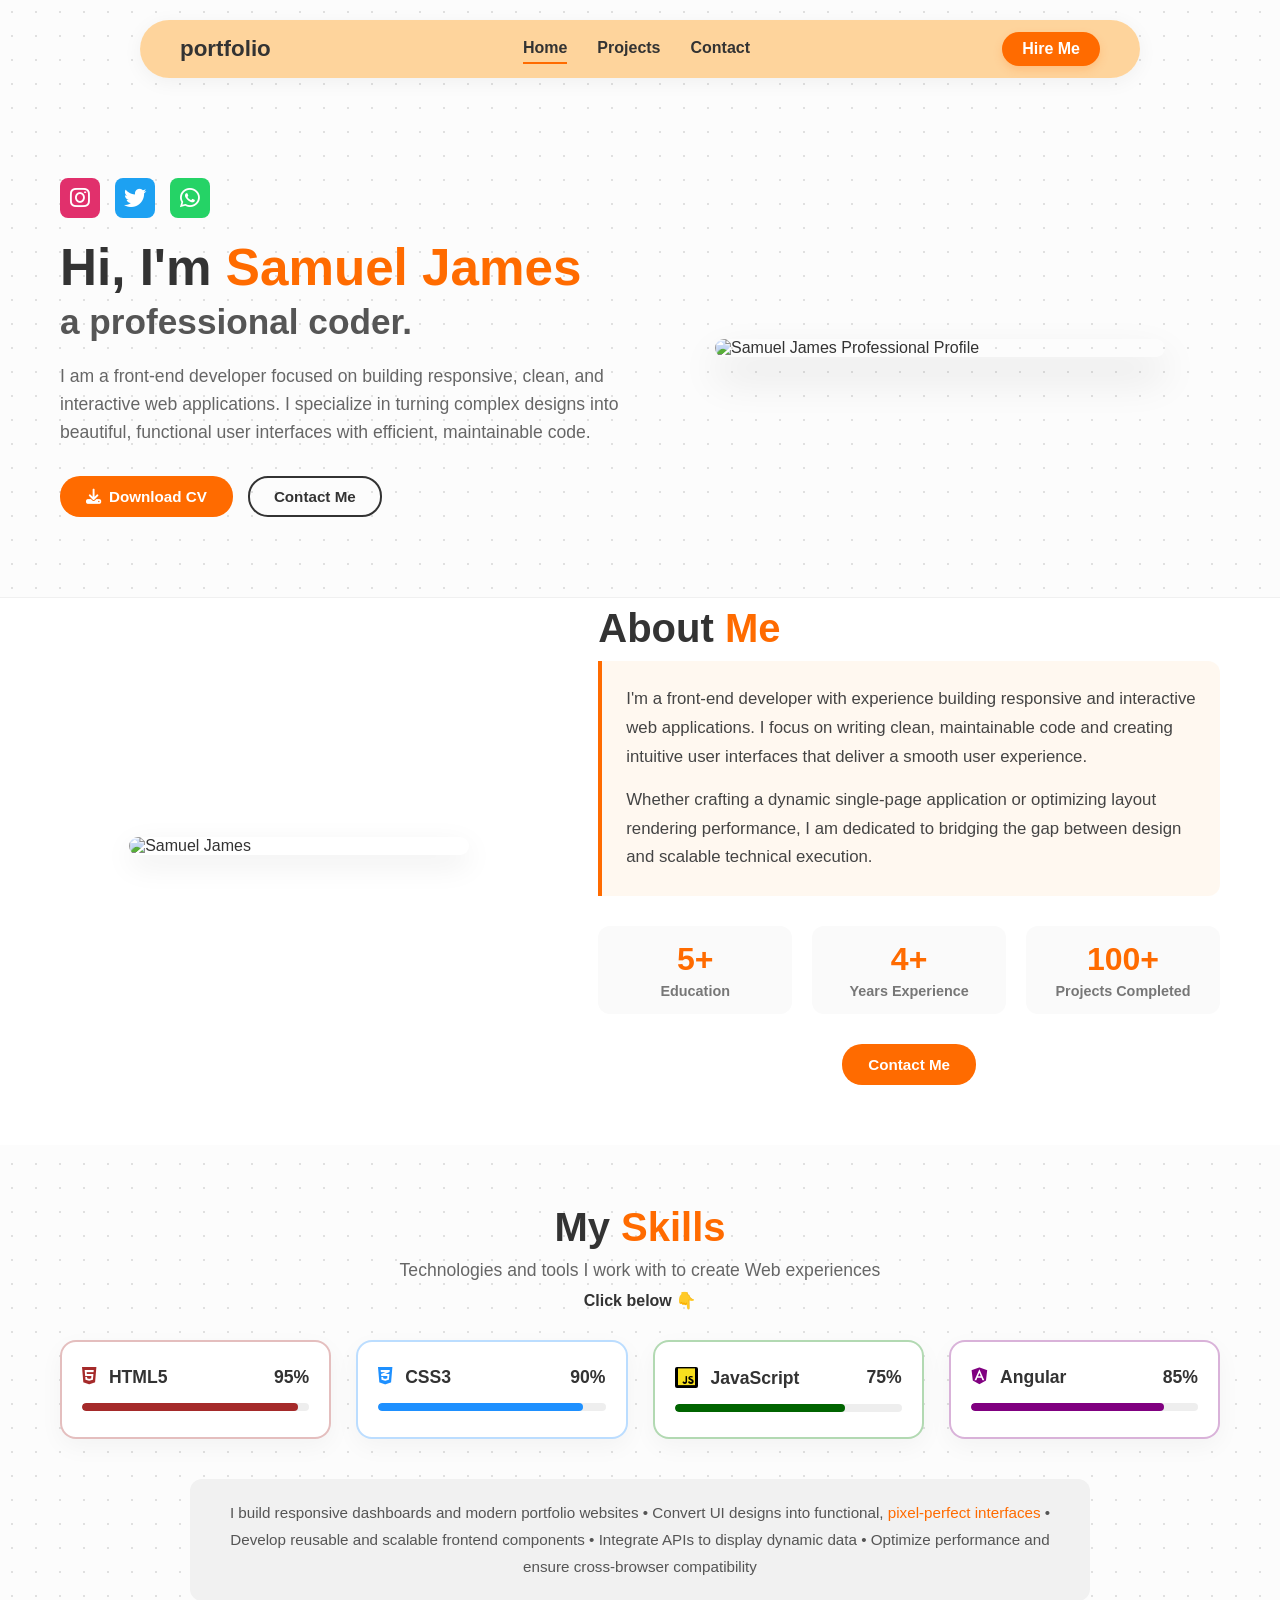
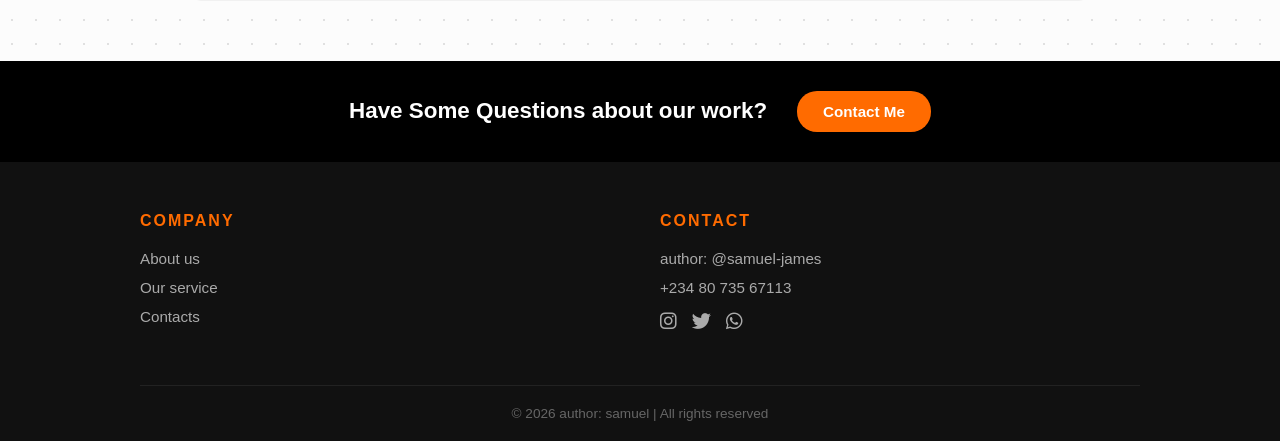
==== index.html @ c81872c0 "Add files via upload" ====
<!doctype html>
<html lang="en">
  <head>
    <meta charset="UTF-8" />
    <meta name="viewport" content="width=device-width, initial-scale=1.0" />
    <title>Samuel James | Portfolio</title>
    <link
      rel="stylesheet"
      href="https://cdnjs.cloudflare.com/ajax/libs/font-awesome/6.4.0/css/all.min.css"
    />
    <link rel="stylesheet" href="style.css" />
  </head>
  <body>
    <header class="navbar-container">
      <nav class="navbar">
        <div class="logo">portfolio</div>
        <div class="nav-links">
          <a href="#" class="active">Home</a>
          <a href="#">Projects</a>
          <a href="contact.html">Contact</a>
        </div>
        <a href="contact.html" class="btn-hire">Hire Me</a>
      </nav>
    </header>

    <section class="hero">
      <div class="hero-content">
        <div class="social-icons">
          <a href="#" class="icon instagram"
            ><i class="fab fa-instagram"></i
          ></a>
          <a href="#" class="icon twitter"><i class="fab fa-twitter"></i></a>
          <a href="https://wa.me/2348073567113" class="icon whatsapp"
            ><i class="fab fa-whatsapp"></i
          ></a>
        </div>
        <h1>Hi, I'm <span class="highlight">Samuel James</span></h1>
        <h2>a professional coder.</h2>
        <p class="hero-text">
          I am a front-end developer focused on building responsive, clean, and
          interactive web applications. I specialize in turning complex designs
          into beautiful, functional user interfaces with efficient,
          maintainable code.
        </p>
        <div class="hero-buttons">
          <a href="#" class="btn btn-primary"
            ><i class="fas fa-download"></i> Download CV</a
          >
          <a href="contact.html" class="btn btn-secondary">Contact Me</a>
        </div>
      </div>
      <div class="hero-image">
        <img src="./images/image.jpg" alt="Samuel James Professional Profile" />
      </div>
    </section>

    <section class="about">
      <div class="about-container">
        <div class="about-image">
          <img src="./images/image.jpg" alt="Samuel James" />
        </div>
        <div class="about-content">
          <h2 class="section-title">About <span class="highlight">Me</span></h2>
          <div class="about-text-block">
            <p>
              I'm a front-end developer with experience building responsive and
              interactive web applications. I focus on writing clean,
              maintainable code and creating intuitive user interfaces that
              deliver a smooth user experience.
            </p>
            <p>
              Whether crafting a dynamic single-page application or optimizing
              layout rendering performance, I am dedicated to bridging the gap
              between design and scalable technical execution.
            </p>
          </div>

          <div class="stats-grid">
            <div class="stat-card">
              <h3>5+</h3>
              <p>Education</p>
            </div>
            <div class="stat-card">
              <h3>4+</h3>
              <p>Years Experience</p>
            </div>
            <div class="stat-card">
              <h3>100+</h3>
              <p>Projects Completed</p>
            </div>
          </div>
          <div class="about-action">
            <a href="contact.html" class="btn btn-primary">Contact Me</a>
          </div>
        </div>
      </div>
    </section>

    <section class="skills">
      <h2 class="section-title">My <span class="highlight">Skills</span></h2>
      <p class="section-subtitle">
        Technologies and tools I work with to create Web experiences
      </p>
      <p class="scroll-prompt">Click below <span class="arrow">👇</span></p>

      <div class="skills-grid">
        <div class="skill-card html-card">
          <div class="skill-info">
            <span class="skill-name"><i class="fab fa-html5"></i> HTML5</span>
            <span class="skill-percentage">95%</span>
          </div>
          <div class="progress-bar">
            <div class="progress" style="width: 95%"></div>
          </div>
        </div>

        <div class="skill-card css-card">
          <div class="skill-info">
            <span class="skill-name"><i class="fab fa-css3-alt"></i> CSS3</span>
            <span class="skill-percentage">90%</span>
          </div>
          <div class="progress-bar">
            <div class="progress" style="width: 90%"></div>
          </div>
        </div>

        <div class="skill-card js-card">
          <div class="skill-info">
            <span class="skill-name"><i class="fab fa-js"></i> JavaScript</span>
            <span class="skill-percentage">75%</span>
          </div>
          <div class="progress-bar">
            <div class="progress" style="width: 75%"></div>
          </div>
        </div>

        <div class="skill-card angular-card">
          <div class="skill-info">
            <span class="skill-name"
              ><i class="fab fa-angular"></i> Angular</span
            >
            <span class="skill-percentage">85%</span>
          </div>
          <div class="progress-bar">
            <div class="progress" style="width: 85%"></div>
          </div>
        </div>
      </div>

      <p class="skills-footer-text">
        I build responsive dashboards and modern portfolio websites • Convert UI
        designs into functional,
        <span class="highlight">pixel-perfect interfaces</span> • Develop
        reusable and scalable frontend components • Integrate APIs to display
        dynamic data • Optimize performance and ensure cross-browser
        compatibility
      </p>
    </section>

    <div class="cta-banner">
      <h3>Have Some Questions about our work?</h3>
      <a href="contact.html" class="btn btn-primary">Contact Me</a>
    </div>

    <footer class="footer">
      <div class="footer-content">
        <div class="footer-column">
          <h4>COMPANY</h4>
          <a href="#">About us</a>
          <a href="#">Our service</a>
          <a href="#">Contacts</a>
        </div>
        <div class="footer-column">
          <h4>CONTACT</h4>
          <p>author: @samuel-james</p>
          <p>+234 80 735 67113</p>
          <div class="footer-socials">
            <a href="#"><i class="fab fa-instagram"></i></a>
            <a href="#"><i class="fab fa-twitter"></i></a>
            <a href="https://wa.me/2348073567113"
              ><i class="fab fa-whatsapp"></i
            ></a>
          </div>
        </div>
      </div>
      <div class="footer-bottom">
        <p>&copy; 2026 author: samuel | All rights reserved</p>
      </div>
    </footer>
  </body>
</html>
---- style.css ----
* {
    margin: 0;
    padding: 0;
    box-sizing: border-box;
    font-family: 'Segoe UI', Tahoma, Geneva, Verdana, sans-serif;
}

body {
    background-color: #fcfcfc;
    color: #333333;
    overflow-x: hidden;
    /* Clean implementation of your background pattern layout */
    background-image: radial-gradient(#e0e0e0 1px, transparent 1px);
    background-size: 24px 24px;
}

a {
    text-decoration: none;
    color: inherit;
}

.highlight {
    color: #ff6b00;
}


.btn {
    display: inline-flex;
    align-items: center;
    gap: 8px;
    padding: 10px 24px;
    border-radius: 20px;
    font-weight: 600;
    font-size: 0.95rem;
    transition: all 0.3s ease;
    border: 2px solid transparent;
}

.btn-primary {
    background-color: #ff6b00;
    color: #ffffff;
}

.btn-primary:hover {
    background-color: #e05e00;
    transform: translateY(-2px);
}

.btn-secondary {
    background-color: transparent;
    border-color: #333333;
    color: #333333;
}

.btn-secondary:hover {
    background-color: #333333;
    color: #ffffff;
    transform: translateY(-2px);
}

.section-title {
    font-size: 2.5rem;
    font-weight: 700;
    margin-bottom: 10px;
}


.navbar-container {
    width: 100%;
    padding: 20px;
    display: flex;
    justify-content: center;
    position: sticky;
    top: 0;
    z-index: 1000;
}

.navbar {
    background-color: rgba(254, 210, 151, 0.95);
    backdrop-filter: blur(5px);
    width: 90%;
    max-width: 1000px;
    padding: 12px 40px;
    border-radius: 40px;
    display: flex;
    justify-content: space-between;
    align-items: center;
    box-shadow: 0 4px 20px rgba(0, 0, 0, 0.05);
}

.navbar .logo {
    font-weight: 800;
    font-size: 1.4rem;
    text-transform: lowercase;
}

.nav-links {
    display: flex;
    gap: 30px;
}

.nav-links a {
    font-weight: 600;
    color: #333333;
    padding: 5px 0;
    transition: opacity 0.2s;
}

.nav-links a:hover, .nav-links a.active {
    border-bottom: 2px solid #ff6b00;
}

.btn-hire {
    background-color: #ff6b00;
    color: white;
    padding: 8px 20px;
    border-radius: 20px;
    font-weight: bold;
    box-shadow: 0 4px 10px rgba(255, 107, 0, 0.2);
    transition: transform 0.2s;
}

.btn-hire:hover {
    transform: scale(1.05);
}

.hero {
    max-width: 1200px;
    margin: 40px auto;
    padding: 40px 20px;
    display: grid;
    grid-template-columns: 1fr 1fr;
    gap: 40px;
    align-items: center;
}

.social-icons {
    display: flex;
    gap: 15px;
    margin-bottom: 20px;
}

.social-icons .icon {
    font-size: 1.4rem;
    width: 40px;
    height: 40px;
    border-radius: 8px;
    display: flex;
    align-items: center;
    justify-content: center;
    color: white;
    transition: transform 0.2s;
}

.icon.instagram { background: #e1306c; }
.icon.twitter { background: #1da1f2; }
.icon.whatsapp { background: #25d366; }
.social-icons .icon:hover { transform: translateY(-3px); }

.hero h1 { font-size: 3.2rem; font-weight: 800; margin-bottom: 5px; }
.hero h2 { font-size: 2.2rem; font-weight: 600; color: #555555; margin-bottom: 20px; }
.hero-text { font-size: 1.1rem; line-height: 1.6; color: #666666; margin-bottom: 30px; }
.hero-buttons { display: flex; gap: 15px; }

.hero-image img {
    width: 100%;
    max-width: 450px;
    border-radius: 24px;
    box-shadow: 0 20px 40px rgba(0,0,0,0.12);
    display: block;
    margin: 0 auto;
}


.about {
    background-color: #ffffff;
    padding: 8px 0 60px 0;
    border-top: 1px solid #f0f0f0;
}

.about-container {
    max-width: 1200px;
    margin: 0 auto;
    padding: 0 20px;
    display: grid;
    grid-template-columns: 1fr 1.3fr;
    gap: 60px;
    align-items: center;
}

.about-image img {
    width: 100%;
    max-width: 340px;
    border-radius: 16px;
    box-shadow: 0 10px 30px rgba(0,0,0,0.08);
    display: block;
    margin: 0 auto;
}


.about-text-block {
    background-color: rgba(254, 210, 151, 0.15);
    border-left: 4px solid #ff6b00;
    padding: 24px;
    border-radius: 0 12px 12px 0;
    font-size: 1.05rem;
    line-height: 1.7;
    color: #444444;
    margin-bottom: 30px;
}
.about-text-block p:not(:last-child) {
    margin-bottom: 15px;
}

.stats-grid {
    display: grid;
    grid-template-columns: repeat(3, 1fr);
    gap: 20px;
    margin-bottom: 30px;
}

.stat-card {
    text-align: center;
    padding: 15px;
    background: #fafafa;
    border-radius: 12px;
}

.stat-card h3 { font-size: 2rem; color: #ff6b00; font-weight: 700; }
.stat-card p { font-size: 0.9rem; color: #777777; font-weight: 600; margin-top: 5px; }
.about-action { display: flex; justify-content: center; }


.skills {
    max-width: 1200px;
    margin: 60px auto;
    padding: 0 20px;
    text-align: center;
}

.section-subtitle { color: #666666; font-size: 1.1rem; margin-bottom: 10px; }
.scroll-prompt { font-size: 1rem; font-weight: 600; margin-bottom: 30px; }

.skills-grid {
    display: grid;
    grid-template-columns: repeat(auto-fit, minmax(220px, 1fr));
    gap: 25px;
    margin-bottom: 40px;
}

.skill-card {
    background: white;
    padding: 25px 20px;
    border-radius: 16px;
    box-shadow: 0 8px 24px rgba(0,0,0,0.04);
    border: 2px solid transparent;
    transition: transform 0.3s, box-shadow 0.3s;
}

.skill-card:hover {
    transform: translateY(-5px);
    box-shadow: 0 12px 30px rgba(0,0,0,0.08);
}


.html-card { border-color: rgba(165, 42, 42, 0.3); }
.css-card { border-color: rgba(30, 144, 255, 0.3); }
.js-card { border-color: rgba(0, 128, 0, 0.3); }
.angular-card { border-color: rgba(128, 0, 128, 0.3); }

.skill-info {
    display: flex;
    justify-content: space-between;
    align-items: center;
    font-weight: 700;
    font-size: 1.1rem;
    margin-bottom: 15px;
}

.skill-name i { margin-right: 8px; font-size: 1.2rem; }
.html-card i { color: brown; }
.css-card i { color: dodgerblue; }
.js-card i { color: #f7df1e; background: #000; padding: 1px 3px; border-radius: 2px; }
.angular-card i { color: purple; }

.progress-bar {
    width: 100%;
    height: 8px;
    background-color: #eeeeee;
    border-radius: 4px;
    overflow: hidden;
}

.progress {
    height: 100%;
    border-radius: 4px;
}

.html-card .progress { background-color: brown; }
.css-card .progress { background-color: dodgerblue; }
.js-card .progress { background-color: darkgreen; }
.angular-card .progress { background-color: purple; }

.skills-footer-text {
    max-width: 900px;
    margin: 0 auto;
    font-size: 0.95rem;
    line-height: 1.8;
    color: #555555;
    background: #f1f1f1;
    padding: 20px;
    border-radius: 12px;
}


.cta-banner {
    background-color: #000000;
    color: white;
    padding: 30px 20px;
    display: flex;
    justify-content: center;
    align-items: center;
    gap: 30px;
    flex-wrap: wrap;
}

.cta-banner h3 { font-size: 1.4rem; font-weight: 600; }


.footer {
    background-color: #111111;
    color: #ffffff;
    padding: 50px 20px 20px 20px;
}

.footer-content {
    max-width: 1000px;
    margin: 0 auto;
    display: grid;
    grid-template-columns: 1fr 1fr;
    gap: 40px;
    border-bottom: 1px solid #222222;
    padding-bottom: 40px;
}

.footer-column h4 {
    font-size: 1rem;
    letter-spacing: 2px;
    margin-bottom: 20px;
    color: #ff6b00;
}

.footer-column a, .footer-column p {
    display: block;
    color: #aaaaaa;
    margin-bottom: 12px;
    font-size: 0.95rem;
}

.footer-column a:hover { color: #ffffff; }

.footer-socials {
    display: flex;
    gap: 15px;
    margin-top: 15px;
}

.footer-socials a {
    font-size: 1.2rem;
    color: #aaaaaa;
    transition: color 0.2s;
}

.footer-socials a:hover { color: #ff6b00; }

.footer-bottom {
    text-align: center;
    padding-top: 20px;
    color: #666666;
    font-size: 0.85rem;
}


@media (max-width: 768px) {
    .hero, .about-container, .footer-content {
        grid-template-columns: 1fr;
        text-align: center;
    }
    .hero-image { order: -1; }
    .hero-buttons, .social-icons { justify-content: center; }
    .navbar { padding: 12px 20px; }
    .nav-links { display: none; } /* Simplified for mobile breakdown */
    .cta-banner { flex-direction: column; gap: 15px; text-align: center; }
}
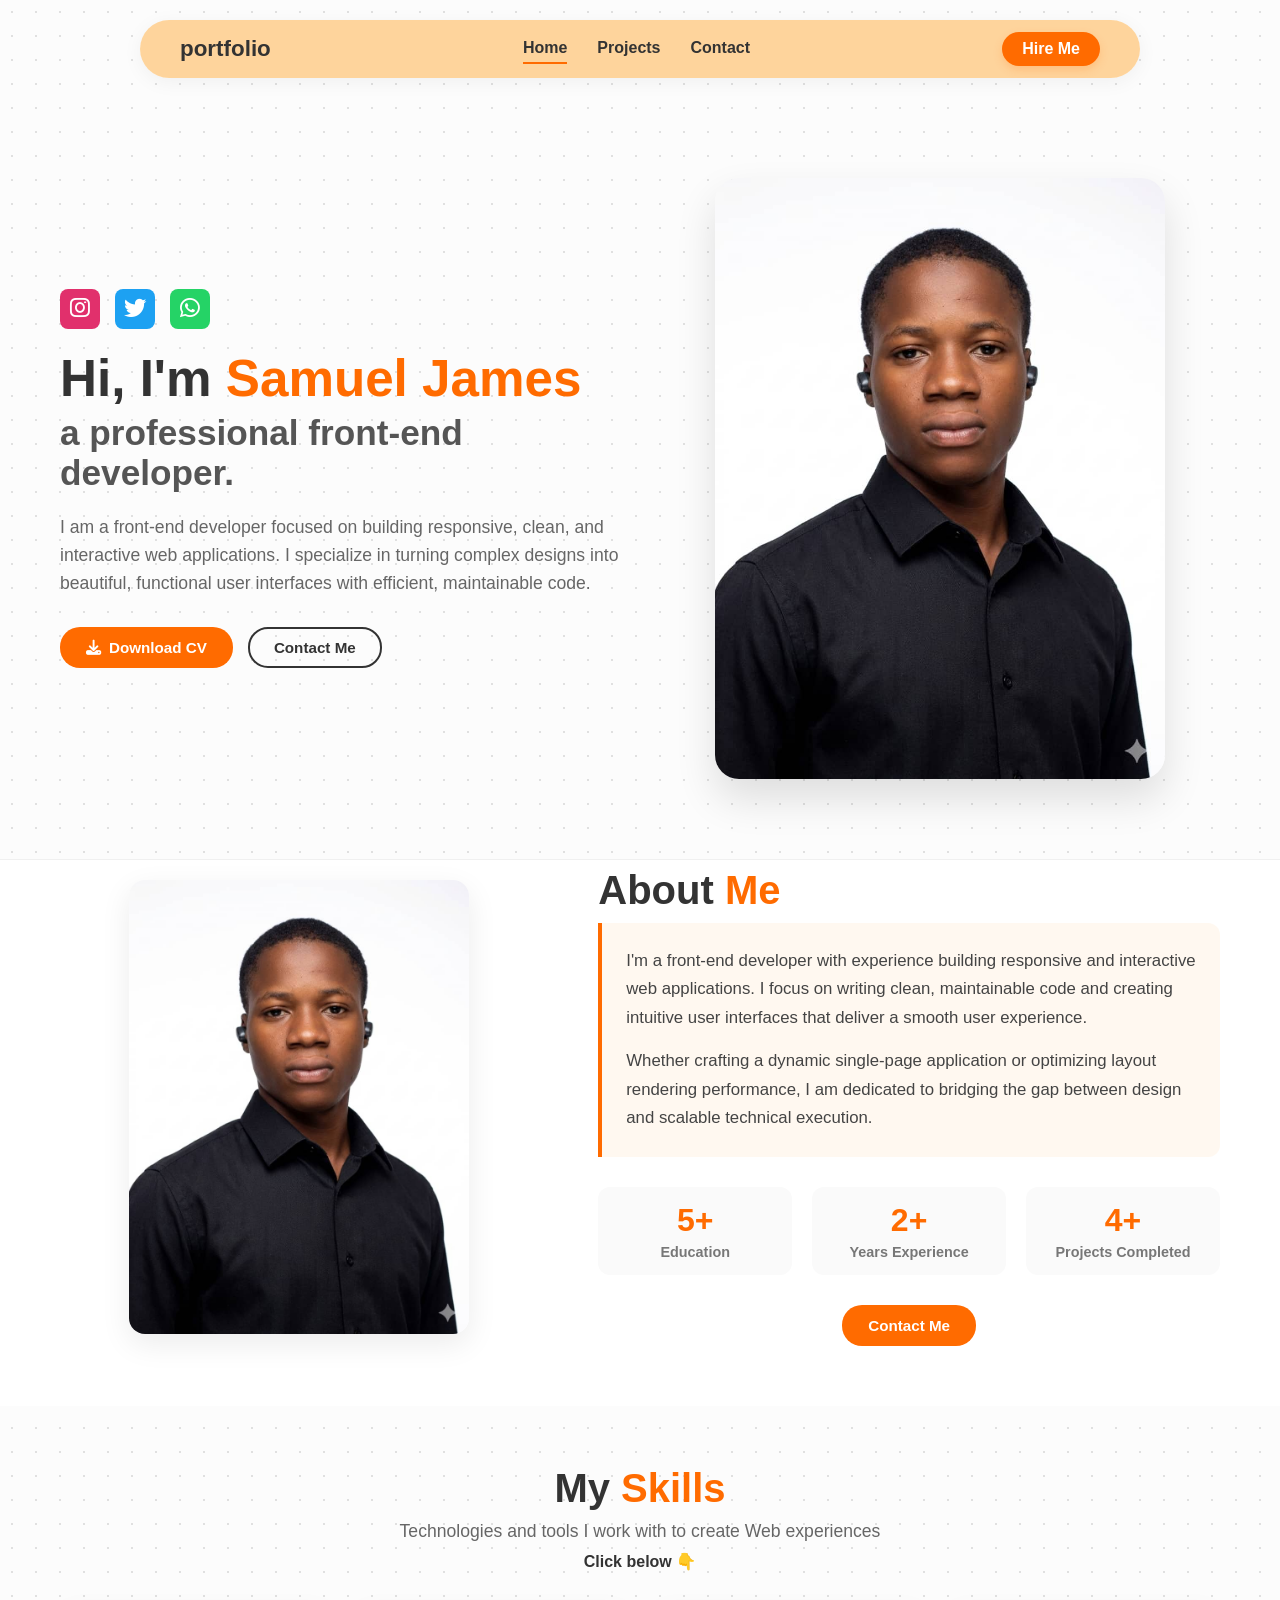
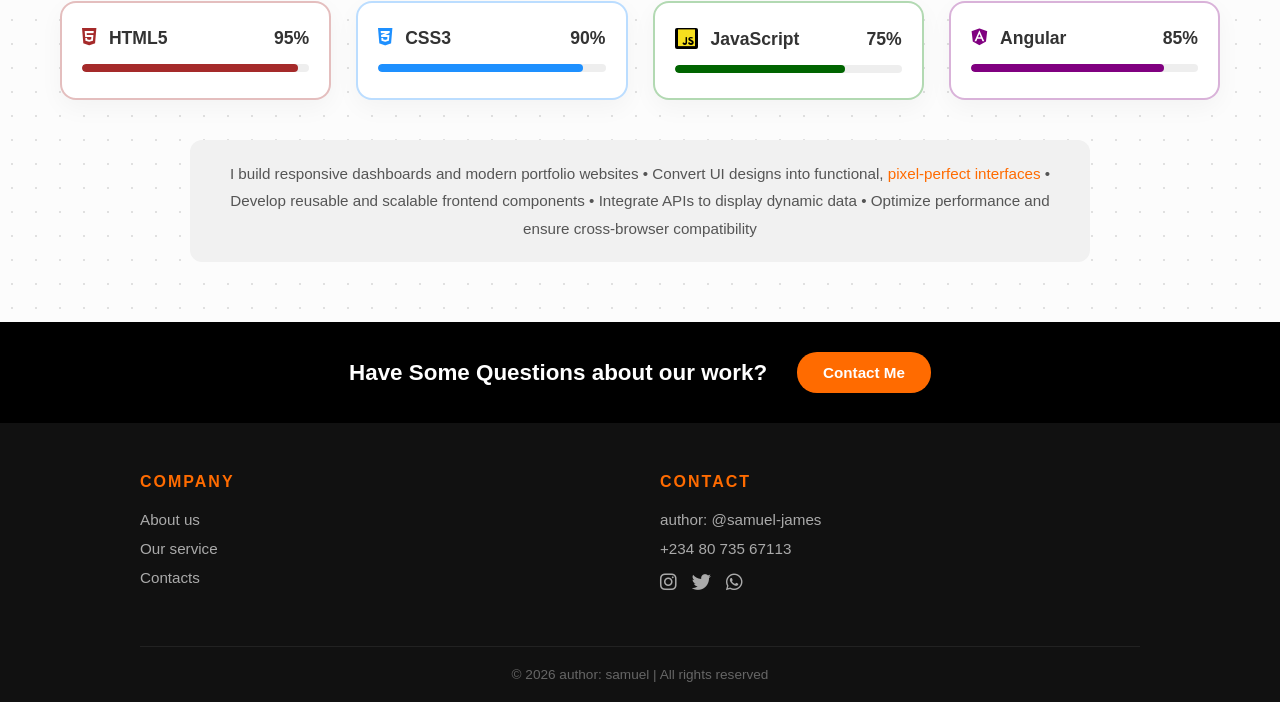
==== commit b2a82cef: "Update index.html" ====
--- a/index.html
+++ b/index.html
@@ -35,7 +35,7 @@
           ></a>
         </div>
         <h1>Hi, I'm <span class="highlight">Samuel James</span></h1>
-        <h2>a professional coder.</h2>
+        <h2>a professional front-end developer.</h2>
         <p class="hero-text">
           I am a front-end developer focused on building responsive, clean, and
           interactive web applications. I specialize in turning complex designs
@@ -81,11 +81,11 @@
               <p>Education</p>
             </div>
             <div class="stat-card">
-              <h3>4+</h3>
+              <h3>2+</h3>
               <p>Years Experience</p>
             </div>
             <div class="stat-card">
-              <h3>100+</h3>
+              <h3>4+</h3>
               <p>Projects Completed</p>
             </div>
           </div>
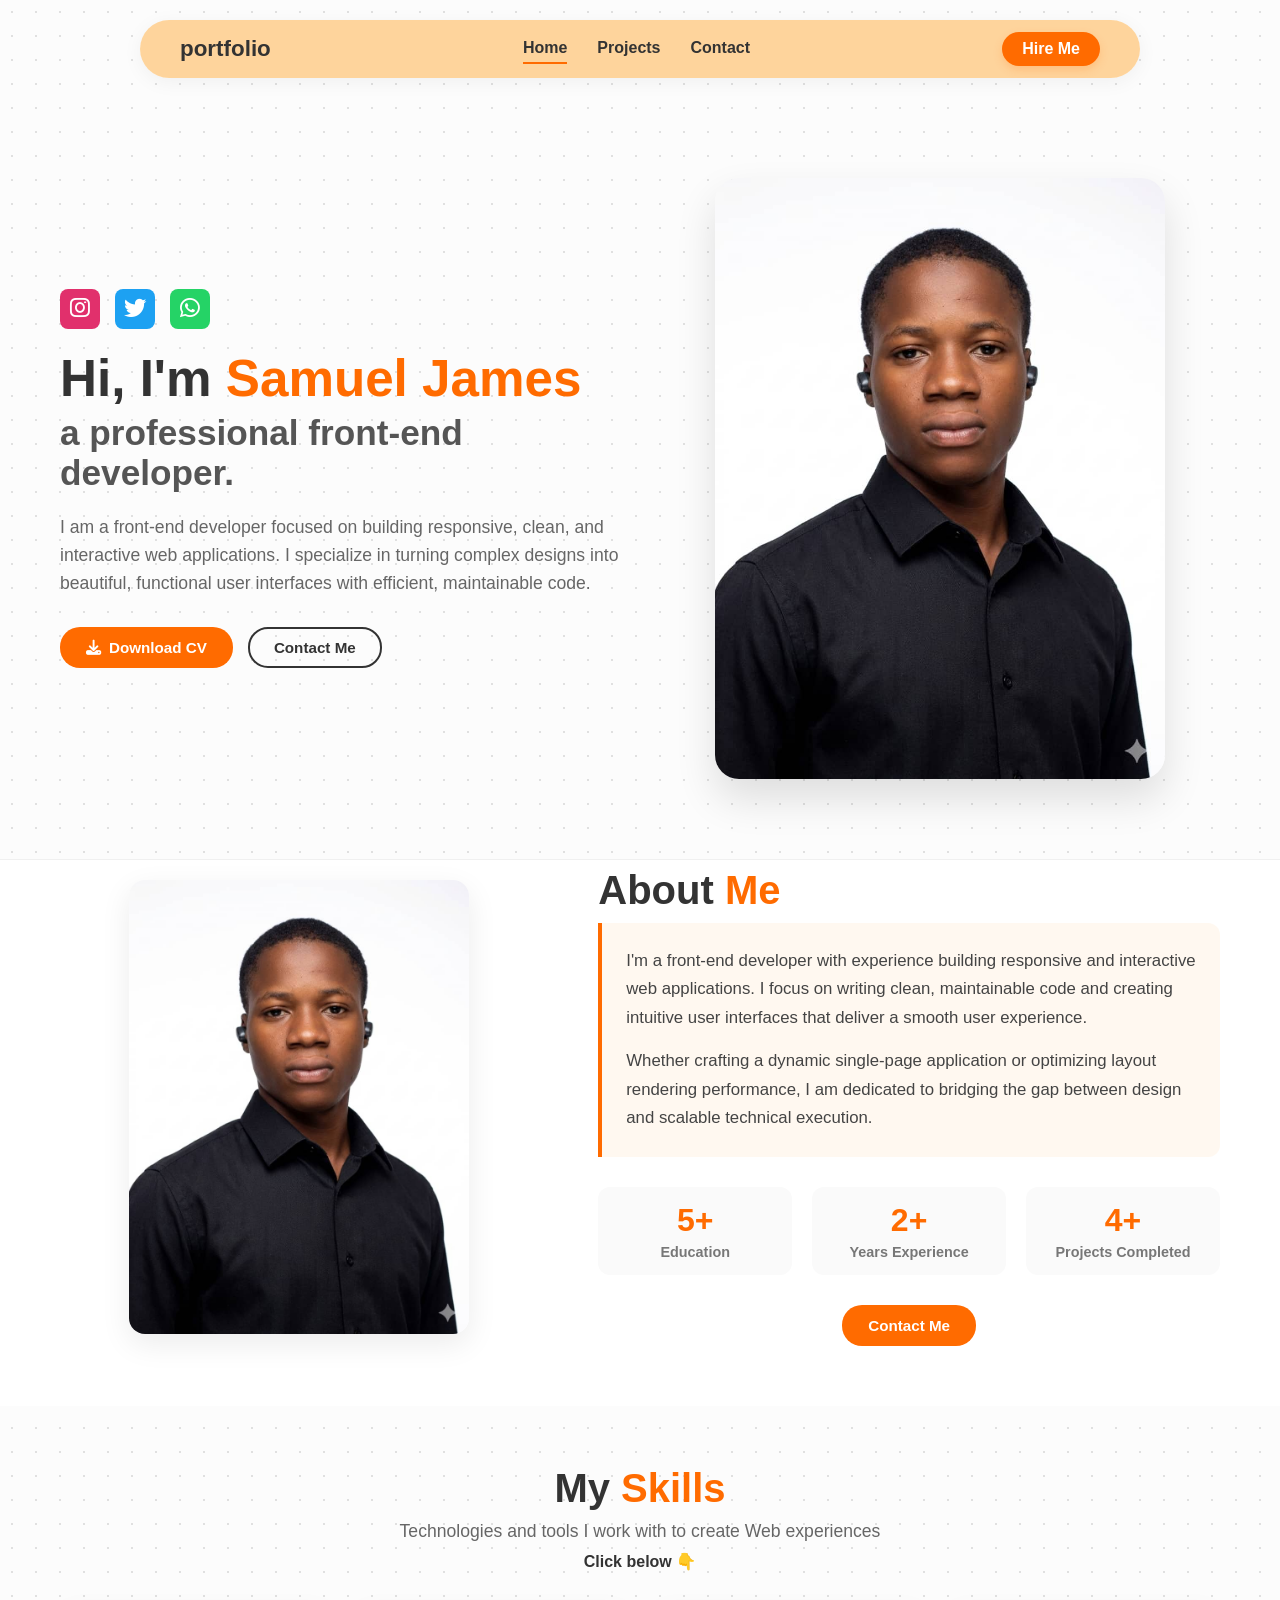
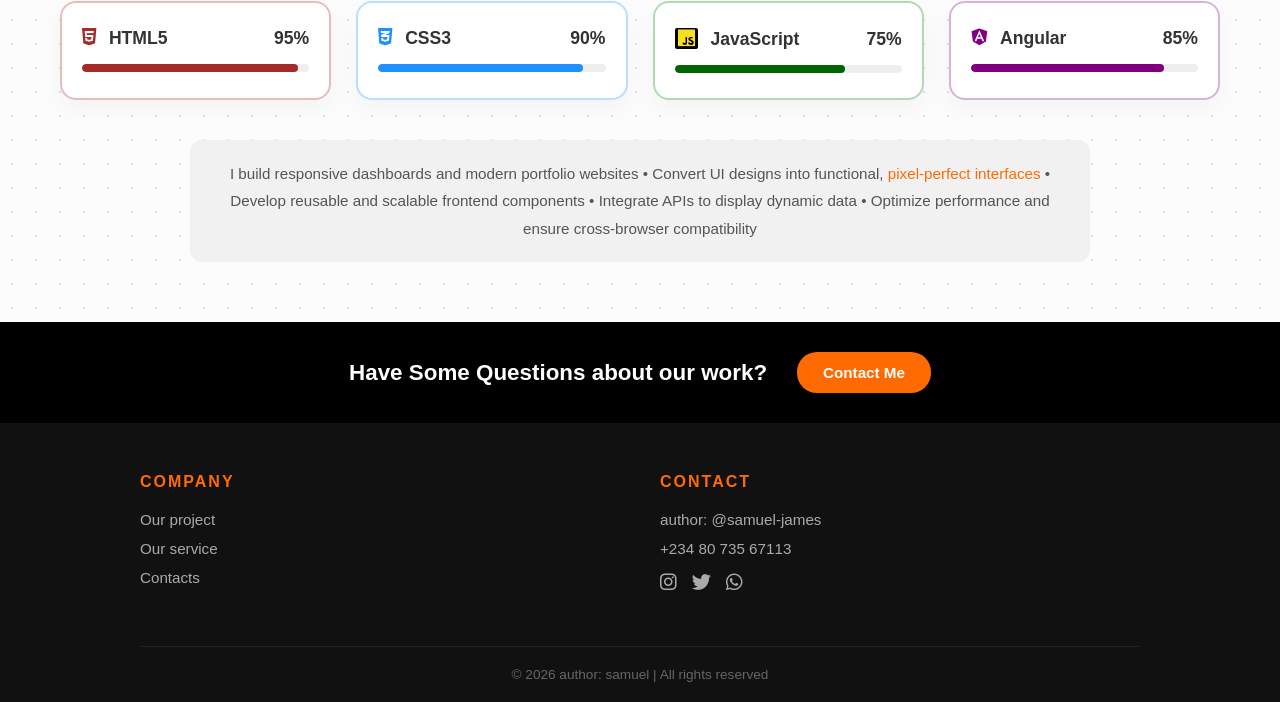
==== commit 234d63ef: "Update index.html" ====
--- a/index.html
+++ b/index.html
@@ -16,7 +16,7 @@
         <div class="logo">portfolio</div>
         <div class="nav-links">
           <a href="#" class="active">Home</a>
-          <a href="#">Projects</a>
+          <a href="project.html">Projects</a>
           <a href="contact.html">Contact</a>
         </div>
         <a href="contact.html" class="btn-hire">Hire Me</a>
@@ -166,9 +166,9 @@
       <div class="footer-content">
         <div class="footer-column">
           <h4>COMPANY</h4>
-          <a href="#">About us</a>
+          <a href="./projet.html">Our project</a>
           <a href="#">Our service</a>
-          <a href="#">Contacts</a>
+          <a href="./contact.html">Contacts</a>
         </div>
         <div class="footer-column">
           <h4>CONTACT</h4>
@@ -187,5 +187,6 @@
         <p>&copy; 2026 author: samuel | All rights reserved</p>
       </div>
     </footer>
+    <script src="script.js"></script>
   </body>
 </html>
